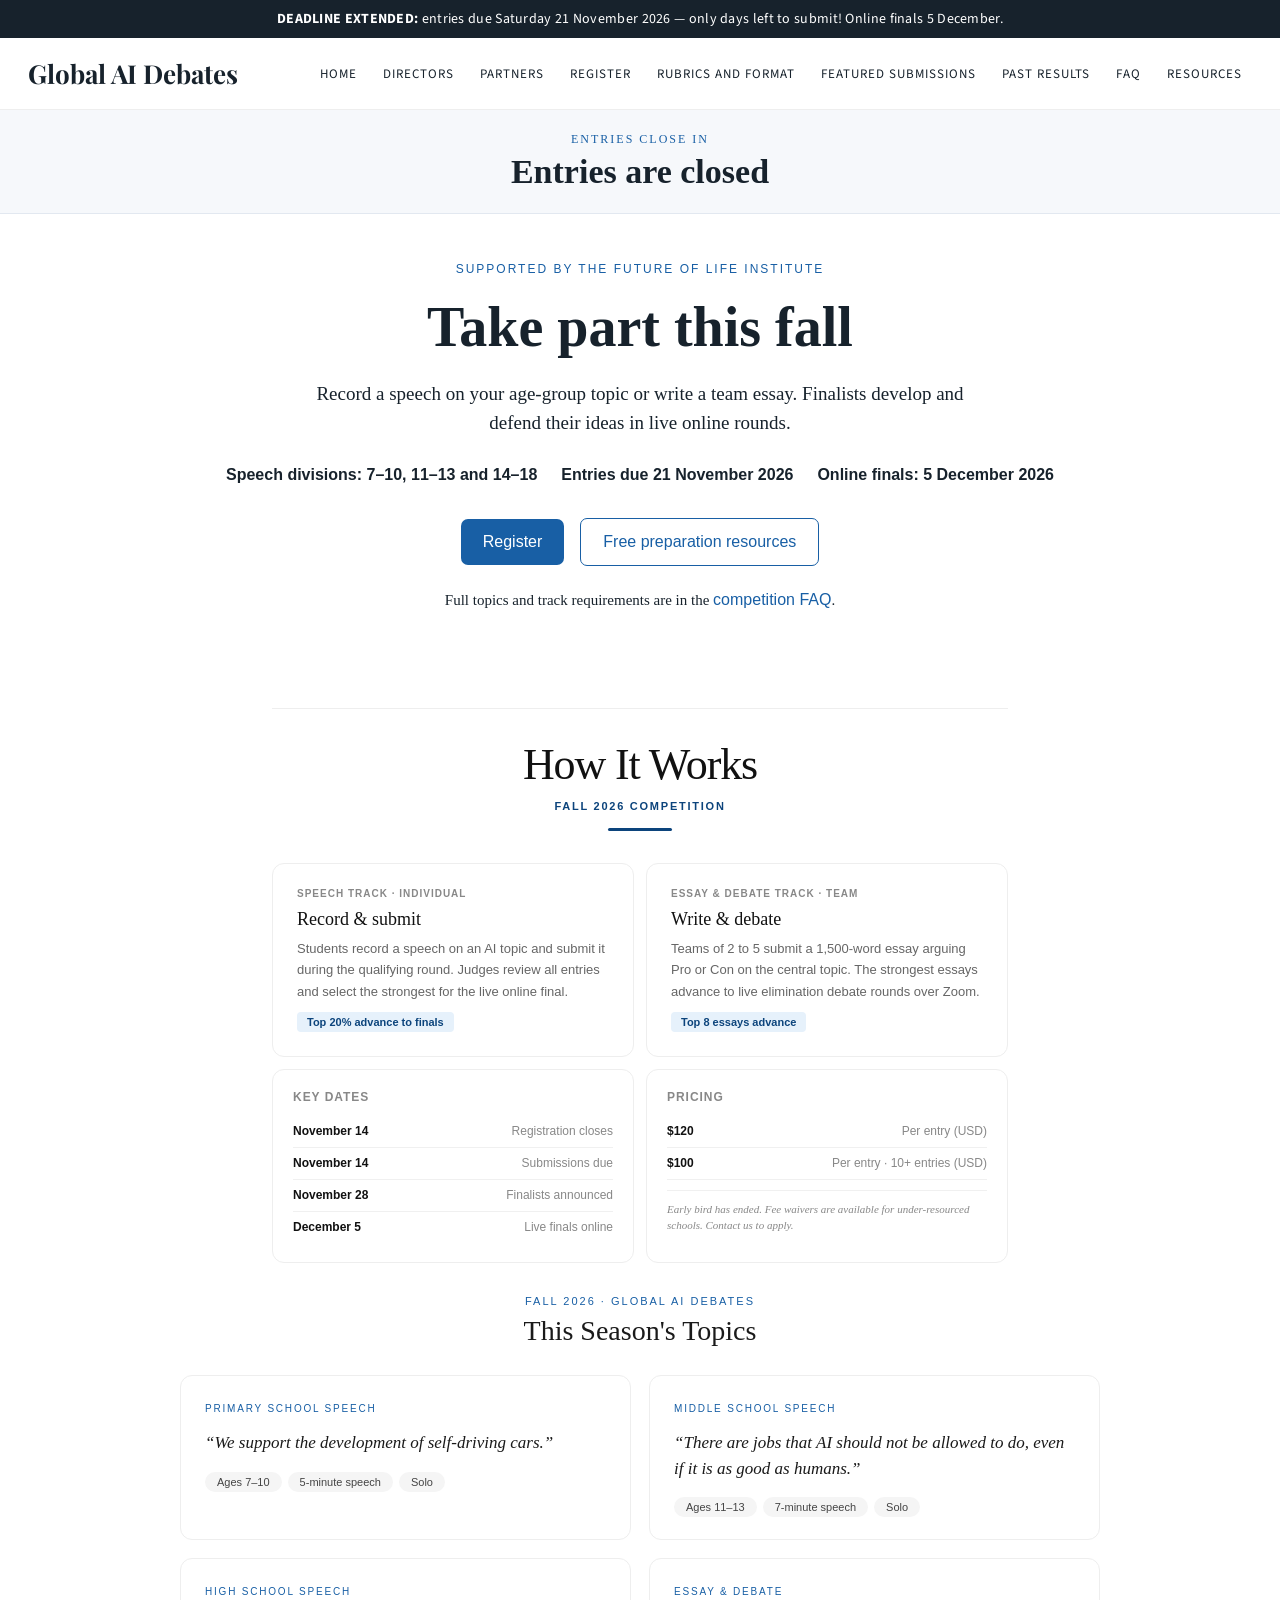
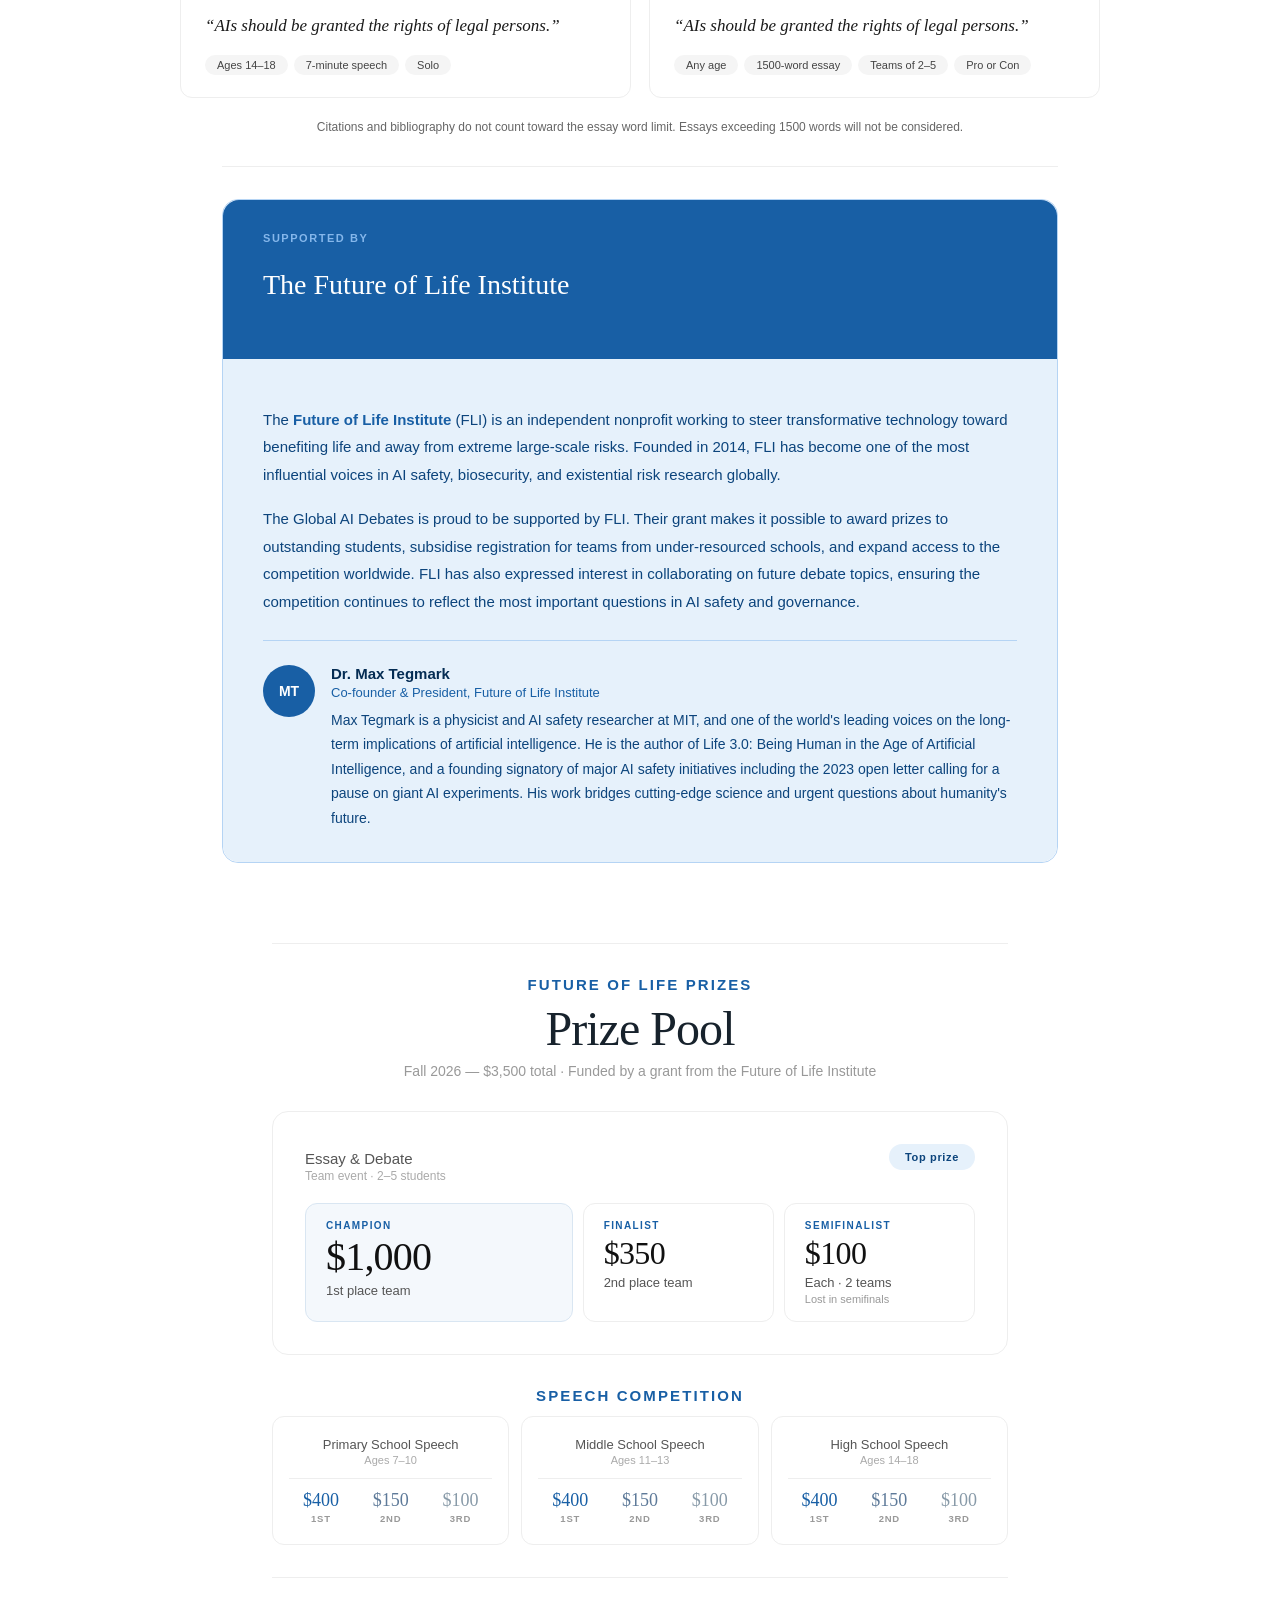
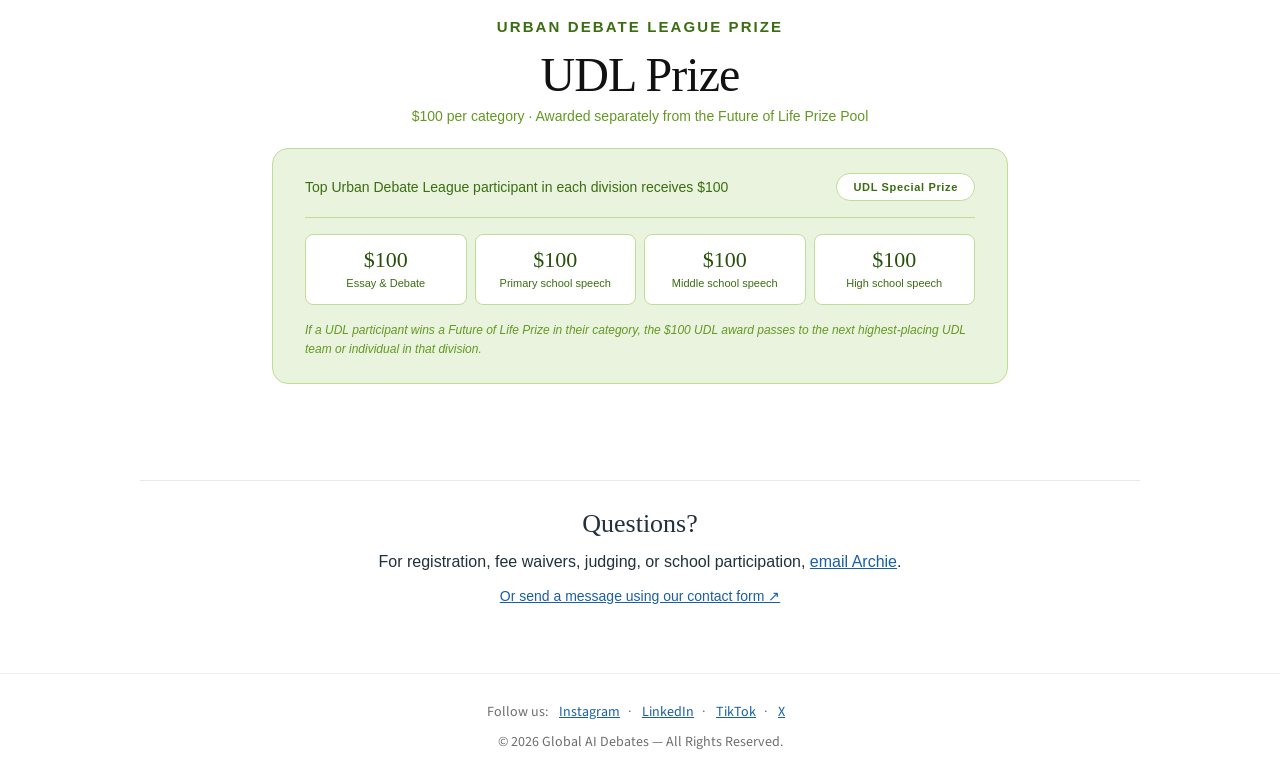
==== index.html @ 6112dd0f "Global AI Debates static site (ported off GoDaddy Airo)" ====
<!doctype html><html lang="en"><head><meta charset="utf-8"><meta name="viewport" content="width=device-width,initial-scale=1">
<title>Home — Global AI Debates</title>
<link rel="preconnect" href="https://fonts.googleapis.com"><link rel="preconnect" href="https://fonts.gstatic.com" crossorigin>
<link href="https://fonts.googleapis.com/css2?family=Playfair+Display:wght@400;600;700&family=Source+Sans+3:wght@400;600;700&display=swap" rel="stylesheet">
<style>
*{box-sizing:border-box}body{margin:0;font-family:"Source Sans 3",Arial,sans-serif;color:#17222c;background:#fff}
a{color:#185fa5}
.topbar{background:#17222c;color:#fff;text-align:center;font-size:14px;letter-spacing:.3px;padding:9px 16px}
.topbar strong{color:#fff}
header.site{display:flex;align-items:center;justify-content:space-between;flex-wrap:wrap;gap:12px;padding:18px 28px;border-bottom:1px solid #eee}
header.site .brand{font-family:"Playfair Display",Georgia,serif;font-size:26px;font-weight:700;color:#17222c;text-decoration:none}
nav.main{display:flex;flex-wrap:wrap;gap:6px}
nav.main a{font-size:13px;letter-spacing:1px;text-transform:uppercase;color:#17222c;text-decoration:none;padding:6px 10px;border-radius:5px}
nav.main a:hover{background:#f2f5f8;color:#185fa5}
main{max-width:1000px;margin:0 auto}
footer.site{border-top:1px solid #eee;margin-top:40px;padding:28px;text-align:center;color:#6f6f6f;font-size:14px}
footer.site a{margin:0 8px}
#gaid-countdown{font-family:Georgia,serif;text-align:center;padding:22px 16px;background:#f6f8fb;border-bottom:1px solid #e2e8f0}
#gaid-countdown .cd-label{font-size:12px;letter-spacing:2px;color:#185fa5;text-transform:uppercase}
#gaid-countdown .cd-time{font-size:clamp(22px,4vw,34px);font-weight:700;color:#17222c;margin-top:6px}
</style></head><body>
<div class="topbar"><strong>DEADLINE EXTENDED:</strong> entries due Saturday 21 November 2026 &mdash; only days left to submit! Online finals 5 December.</div>
<header class="site"><a class="brand" href="index.html">Global AI Debates</a><nav class="main"><a href="index.html">Home</a><a href="directors.html">Directors</a><a href="partners.html">Partners</a><a href="register.html">Register</a><a href="rubrics-and-format.html">Rubrics and Format</a><a href="featured-submissions.html">Featured Submissions</a><a href="past-results.html">Past Results</a><a href="faq.html">FAQ</a><a href="resources.html">Resources</a></nav></header>
<div id="gaid-countdown"><div class="cd-label">Entries close in</div><div class="cd-time" id="cd-time">—</div>
<script>(function(){var end=new Date("2026-11-21T23:59:00-05:00").getTime();function t(){var d=end-Date.now();if(d<0){document.getElementById("cd-time").textContent="Entries are closed";return;}var dd=Math.floor(d/864e5),h=Math.floor(d%864e5/36e5),m=Math.floor(d%36e5/6e4),s=Math.floor(d%6e4/1e3);document.getElementById("cd-time").textContent=dd+"d "+h+"h "+m+"m "+s+"s";}t();setInterval(t,1000);})();</script></div>
<main>
<section><body style='margin: 0'><style>.gaid-promo{box-sizing:border-box;max-width:960px;margin:auto;padding:48px 24px;font-family:Georgia,serif;color:#17222c;text-align:center}.gaid-promo .label,.gaid-promo .facts,.gaid-promo a{font-family:Arial,sans-serif}.gaid-promo .label{font-size:12px;letter-spacing:2px;color:#185fa5;text-transform:uppercase}.gaid-promo h2{font-size:clamp(32px,6vw,56px);line-height:1.12;margin:20px 0}.gaid-promo p{font-size:19px;line-height:1.55;max-width:700px;margin:16px auto}.gaid-promo .facts{display:flex;justify-content:center;gap:24px;flex-wrap:wrap;margin:28px 0;font-size:16px}.gaid-promo a{display:inline-block;padding:14px 22px;margin:6px;border-radius:7px;text-decoration:none;font-size:16px;background:#185fa5;color:white}.gaid-promo a.secondary{background:white;border:1px solid #185fa5;color:#185fa5}</style>
<section class="gaid-promo" aria-labelledby="gaid-title">
<div class="label">Supported by the Future of Life Institute</div>
<h2 id="gaid-title">Take part this fall</h2>
<p>Record a speech on your age-group topic or write a team essay. Finalists develop and defend their ideas in live online rounds.</p>
<div class="facts"><strong>Speech divisions: 7–10, 11–13 and 14–18</strong><strong>Entries due 21 November 2026</strong><strong>Online finals: 5 December 2026</strong></div>
<a href="https://globalaidebates.com/register" target="_top">Register</a>
<a class="secondary" href="https://globalaidebates.com/resources" target="_top">Free preparation resources</a>
<p style="font-size:15px">Full topics and track requirements are in the <a class="secondary" style="padding:0;border:0;margin:0" href="https://globalaidebates.com/faq-3" target="_top">competition FAQ</a>.</p>
</section>
</body></section>
<section><body style='margin: 0'><!-- ============================================================ -->
<!--  GLOBAL AI DEBATES — How It Works                            -->
<!--  Fall 2026 cycle                                             -->
<!-- ============================================================ -->

<style>
.how-wrap {
  width: 100%;
  max-width: 800px;
  height: auto !important;
  max-height: none !important;
  margin: 0 auto;
  padding: 1rem 2rem 2rem;
  overflow: visible !important;
  display: block !important;
  text-align: center;
  font-family: Georgia, serif;
}

.how-rule {
  margin: 1rem 0 2rem;
  border: none;
  border-top: 1px solid #eee;
}

/* Main heading */
.how-section-label {
  margin: 0 0 2rem;
  color: #111;
  font-family: Georgia, serif;
  font-size: clamp(30px, 5vw, 44px);
  font-weight: 400;
  line-height: 1.1;
  letter-spacing: -0.025em;
  text-transform: none;
}

.how-section-label span {
  display: block;
  margin-top: 10px;
  color: #0c447c;
  font-family: Arial, sans-serif;
  font-size: 11px;
  font-weight: 700;
  letter-spacing: 0.16em;
  text-transform: uppercase;
}

.how-section-label::after {
  content: "";
  display: block;
  width: 64px;
  height: 3px;
  margin: 16px auto 0;
  border-radius: 999px;
  background: #0c447c;
}

/* Track cards */
.how-grid {
  display: grid;
  grid-template-columns: 1fr 1fr;
  gap: 12px;
  margin-bottom: 12px;
  overflow: visible !important;
  text-align: left;
}

.how-card {
  padding: 1.5rem;
  overflow: visible !important;
  border: 1px solid #eee;
  border-radius: 12px;
  background: #fff;
}

.how-card .track {
  margin-bottom: 10px;
  color: #888;
  font-family: Arial, sans-serif;
  font-size: 10px;
  font-weight: 700;
  letter-spacing: 0.1em;
  text-transform: uppercase;
}

.how-card .title {
  margin-bottom: 8px;
  color: #111;
  font-size: 18px;
  font-weight: 400;
}

.how-card .body {
  color: #666;
  font-family: Arial, sans-serif;
  font-size: 13px;
  line-height: 1.65;
}

.how-card .pct {
  display: inline-block;
  margin-top: 10px;
  padding: 4px 10px;
  border-radius: 4px;
  background: #e6f1fb;
  color: #0c447c;
  font-family: Arial, sans-serif;
  font-size: 11px;
  font-weight: 700;
}

/* Schedule and pricing */
.schedule-grid {
  display: grid;
  grid-template-columns: repeat(2, 1fr);
  gap: 12px;
  overflow: visible !important;
  text-align: left;
}

.schedule-card {
  padding: 1.25rem;
  overflow: visible !important;
  border: 1px solid #eee;
  border-radius: 12px;
  background: #fff;
}

.schedule-card .s-title {
  margin-bottom: 12px;
  color: #888;
  font-family: Arial, sans-serif;
  font-size: 12px;
  font-weight: 700;
  letter-spacing: 0.08em;
  text-transform: uppercase;
}

.schedule-row {
  display: flex;
  align-items: baseline;
  justify-content: space-between;
  gap: 12px;
  padding: 7px 0;
  border-bottom: 0.5px solid #f0f0f0;
  font-family: Arial, sans-serif;
}

.schedule-row:last-child {
  border-bottom: none;
}

.schedule-row .s-date {
  flex-shrink: 0;
  color: #111;
  font-size: 12px;
  font-weight: 700;
}

.schedule-row .s-date.tbd {
  color: #aaa;
  font-weight: 400;
  font-style: italic;
}

.schedule-row .s-label {
  color: #888;
  font-size: 12px;
  line-height: 1.4;
  text-align: right;
}

.pricing-note {
  margin-top: 10px;
  padding-top: 10px;
  border-top: 0.5px solid #f0f0f0;
  color: #888;
  font-family: Georgia, serif;
  font-size: 11px;
  font-style: italic;
  line-height: 1.5;
}

/* Mobile layout */
@media (max-width: 640px) {
  .how-wrap {
    padding: 1rem 1rem 2rem;
  }

  .how-grid,
  .schedule-grid {
    grid-template-columns: 1fr;
  }

  .how-card,
  .schedule-card {
    padding: 1.25rem;
  }
}
</style>

<div class="how-wrap">
  <hr class="how-rule">

  <div class="how-section-label">
    How It Works
    <span>Fall 2026 Competition</span>
  </div>

  <div class="how-grid">
    <div class="how-card">
      <div class="track">Speech track · Individual</div>
      <div class="title">Record &amp; submit</div>
      <div class="body">
        Students record a speech on an AI topic and submit it during
        the qualifying round. Judges review all entries and select the
        strongest for the live online final.
      </div>
      <div class="pct">Top 20% advance to finals</div>
    </div>

    <div class="how-card">
      <div class="track">Essay &amp; Debate track · Team</div>
      <div class="title">Write &amp; debate</div>
      <div class="body">
        Teams of 2 to 5 submit a 1,500-word essay arguing Pro or Con on
        the central topic. The strongest essays advance to live
        elimination debate rounds over Zoom.
      </div>
      <div class="pct">Top 8 essays advance</div>
    </div>
  </div>

  <div class="schedule-grid">
    <div class="schedule-card">
      <div class="s-title">Key dates</div>

      

      <div class="schedule-row">
        <span class="s-date">November 14</span>
        <span class="s-label">Registration closes</span>
      </div>

      <div class="schedule-row">
        <span class="s-date">November 14</span>
        <span class="s-label">Submissions due</span>
      </div>

      <div class="schedule-row">
        <span class="s-date">November 28</span>
        <span class="s-label">Finalists announced</span>
      </div>

      <div class="schedule-row">
        <span class="s-date">December 5</span>
        <span class="s-label">Live finals online</span>
      </div>
    </div>

    <div class="schedule-card">
      <div class="s-title">Pricing</div>

      <div class="schedule-row">
        <span class="s-date">$120</span>
        <span class="s-label">Per entry (USD)</span>
      </div>

      <div class="schedule-row">
        <span class="s-date">$100</span>
        <span class="s-label">Per entry · 10+ entries (USD)</span>
      </div>

      <div class="pricing-note">
        Early bird has ended. Fee waivers are available for
        under-resourced schools. Contact us to apply.
      </div>
    </div>
  </div>
</div></body></section>
<section><body style='margin: 0'><!-- Global AI Debates — Fall 2026 Topics. Drop into MPI CMS rich-text/HTML block. -->
<div class="gaid-topics" style="font-family: Georgia, 'Times New Roman', serif; color: #1a1a1a; max-width: 920px; margin: 0 auto; overflow: visible !important; height: auto !important; max-height: none !important; display: block !important;">

  <div style="text-align: center; margin-bottom: 28px; overflow: visible !important; height: auto !important; max-height: none !important; display: block !important;">
    <div style="font-family: Arial, Helvetica, sans-serif; font-size: 11px; letter-spacing: 2px; text-transform: uppercase; color: #185FA5; margin-bottom: 8px;">Fall 2026 &middot; Global AI Debates</div>
    <h2 style="font-family: Georgia, 'Times New Roman', serif; font-size: 28px; font-weight: normal; margin: 0; color: #1a1a1a;">This Season's Topics</h2>
  </div>

  <div class="gaid-grid" style="display: grid !important; grid-template-columns: repeat(2, minmax(0, 1fr)); gap: 18px; overflow: visible !important; height: auto !important; max-height: none !important;">

    <div class="gaid-card" style="border: 1px solid #eee; border-radius: 12px; padding: 22px 24px; background: #fff; overflow: visible !important; height: auto !important; max-height: none !important; display: block !important;">
      <div style="margin-bottom: 14px;">
        <span style="font-family: Arial, Helvetica, sans-serif; font-size: 10px; letter-spacing: 1.8px; text-transform: uppercase; color: #185FA5;">Primary School Speech</span>
      </div>
      <p style="font-family: Georgia, 'Times New Roman', serif; font-style: italic; font-size: 17px; line-height: 1.5; margin: 0 0 16px 0; color: #1a1a1a;">
        &ldquo;We support the development of self-driving cars.&rdquo;
      </p>
      <div style="display: flex; flex-wrap: wrap; gap: 6px;">
        <span style="font-family: Arial, Helvetica, sans-serif; font-size: 11px; background: #f5f5f5; color: #444; padding: 4px 12px; border-radius: 999px;">Ages 7&ndash;10</span>
        <span style="font-family: Arial, Helvetica, sans-serif; font-size: 11px; background: #f5f5f5; color: #444; padding: 4px 12px; border-radius: 999px;">5-minute speech</span>
        <span style="font-family: Arial, Helvetica, sans-serif; font-size: 11px; background: #f5f5f5; color: #444; padding: 4px 12px; border-radius: 999px;">Solo</span>
      </div>
    </div>

    <div class="gaid-card" style="border: 1px solid #eee; border-radius: 12px; padding: 22px 24px; background: #fff; overflow: visible !important; height: auto !important; max-height: none !important; display: block !important;">
      <div style="margin-bottom: 14px;">
        <span style="font-family: Arial, Helvetica, sans-serif; font-size: 10px; letter-spacing: 1.8px; text-transform: uppercase; color: #185FA5;">Middle School Speech</span>
      </div>
      <p style="font-family: Georgia, 'Times New Roman', serif; font-style: italic; font-size: 17px; line-height: 1.5; margin: 0 0 16px 0; color: #1a1a1a;">
        &ldquo;There are jobs that AI should not be allowed to do, even if it is as good as humans.&rdquo;
      </p>
      <div style="display: flex; flex-wrap: wrap; gap: 6px;">
        <span style="font-family: Arial, Helvetica, sans-serif; font-size: 11px; background: #f5f5f5; color: #444; padding: 4px 12px; border-radius: 999px;">Ages 11&ndash;13</span>
        <span style="font-family: Arial, Helvetica, sans-serif; font-size: 11px; background: #f5f5f5; color: #444; padding: 4px 12px; border-radius: 999px;">7-minute speech</span>
        <span style="font-family: Arial, Helvetica, sans-serif; font-size: 11px; background: #f5f5f5; color: #444; padding: 4px 12px; border-radius: 999px;">Solo</span>
      </div>
    </div>

    <div class="gaid-card" style="border: 1px solid #eee; border-radius: 12px; padding: 22px 24px; background: #fff; overflow: visible !important; height: auto !important; max-height: none !important; display: block !important;">
      <div style="margin-bottom: 14px;">
        <span style="font-family: Arial, Helvetica, sans-serif; font-size: 10px; letter-spacing: 1.8px; text-transform: uppercase; color: #185FA5;">High School Speech</span>
      </div>
      <p style="font-family: Georgia, 'Times New Roman', serif; font-style: italic; font-size: 17px; line-height: 1.5; margin: 0 0 16px 0; color: #1a1a1a;">
        &ldquo;AIs should be granted the rights of legal persons.&rdquo;
      </p>
      <div style="display: flex; flex-wrap: wrap; gap: 6px;">
        <span style="font-family: Arial, Helvetica, sans-serif; font-size: 11px; background: #f5f5f5; color: #444; padding: 4px 12px; border-radius: 999px;">Ages 14&ndash;18</span>
        <span style="font-family: Arial, Helvetica, sans-serif; font-size: 11px; background: #f5f5f5; color: #444; padding: 4px 12px; border-radius: 999px;">7-minute speech</span>
        <span style="font-family: Arial, Helvetica, sans-serif; font-size: 11px; background: #f5f5f5; color: #444; padding: 4px 12px; border-radius: 999px;">Solo</span>
      </div>
    </div>

    <div class="gaid-card" style="border: 1px solid #eee; border-radius: 12px; padding: 22px 24px; background: #fff; overflow: visible !important; height: auto !important; max-height: none !important; display: block !important;">
      <div style="margin-bottom: 14px;">
        <span style="font-family: Arial, Helvetica, sans-serif; font-size: 10px; letter-spacing: 1.8px; text-transform: uppercase; color: #185FA5;">Essay &amp; Debate</span>
      </div>
      <p style="font-family: Georgia, 'Times New Roman', serif; font-style: italic; font-size: 17px; line-height: 1.5; margin: 0 0 16px 0; color: #1a1a1a;">
        &ldquo;AIs should be granted the rights of legal persons.&rdquo;
      </p>
      <div style="display: flex; flex-wrap: wrap; gap: 6px;">
        <span style="font-family: Arial, Helvetica, sans-serif; font-size: 11px; background: #f5f5f5; color: #444; padding: 4px 12px; border-radius: 999px;">Any age</span>
        <span style="font-family: Arial, Helvetica, sans-serif; font-size: 11px; background: #f5f5f5; color: #444; padding: 4px 12px; border-radius: 999px;">1500-word essay</span>
        <span style="font-family: Arial, Helvetica, sans-serif; font-size: 11px; background: #f5f5f5; color: #444; padding: 4px 12px; border-radius: 999px;">Teams of 2&ndash;5</span>
        <span style="font-family: Arial, Helvetica, sans-serif; font-size: 11px; background: #f5f5f5; color: #444; padding: 4px 12px; border-radius: 999px;">Pro or Con</span>
      </div>
    </div>

  </div>

  <p style="font-family: Arial, Helvetica, sans-serif; font-size: 12px; color: #666; text-align: center; margin-top: 22px;">
    Citations and bibliography do not count toward the essay word limit. Essays exceeding 1500 words will not be considered.
  </p>

</div>

<style>
  @media (max-width: 640px) {
    .gaid-topics .gaid-grid { grid-template-columns: 1fr !important; }
  }
</style></body></section>
<section><body style='margin: 0'><style>
.fli-wrap{font-family:Georgia,serif;max-width:900px;margin:0 auto;padding:0 2rem 3rem;overflow:visible !important;height:auto !important;max-height:none !important}
.fli-rule{border:none;border-top:1px solid #eee;margin:2rem 0}
.fli-section{border:1px solid #B5D4F4;border-radius:16px;overflow:visible;text-align:left}
.fli-header{background:#185FA5;padding:2rem 2.5rem;border-radius:16px 16px 0 0}
.fli-eyebrow{font-size:11px;font-weight:700;letter-spacing:0.14em;text-transform:uppercase;color:#85B7EB;margin-bottom:0.5rem;font-family:Arial,sans-serif}
.fli-header h2{font-size:28px;font-weight:400;color:#fff;line-height:1.3}
.fli-body{background:#E6F1FB;padding:2rem 2.5rem;border-radius:0 0 16px 16px}
.fli-body p{font-size:15px;color:#0C447C;line-height:1.85;font-family:Arial,sans-serif;margin-bottom:1rem}
.fli-body p:last-child{margin-bottom:0}
.fli-link{color:#185FA5;font-weight:700;text-decoration:none}
.tegmark{display:flex;align-items:flex-start;gap:16px;margin-top:1.5rem;padding-top:1.5rem;border-top:1px solid #B5D4F4}
.tegmark-avatar{width:52px;height:52px;border-radius:50%;background:#185FA5;color:#fff;font-size:14px;font-weight:700;display:flex;align-items:center;justify-content:center;flex-shrink:0;font-family:Arial,sans-serif}
.tegmark-name{font-size:15px;font-weight:700;color:#042C53;font-family:Arial,sans-serif}
.tegmark-role{font-size:13px;color:#185FA5;margin-top:3px;font-family:Arial,sans-serif}
.tegmark-bio{font-size:14px;color:#0C447C;line-height:1.75;margin-top:8px;font-family:Arial,sans-serif}
</style>
<div class="fli-wrap" style="overflow:visible !important;height:auto !important;max-height:none !important">
  <hr class="fli-rule">
  <div class="fli-section">
    <div class="fli-header">
      <div class="fli-eyebrow">Supported by</div>
      <h2>The Future of Life Institute</h2>
    </div>
    <div class="fli-body">
      <p>The <a href="https://futureoflife.org" target="_blank" class="fli-link">Future of Life Institute</a> (FLI) is an independent nonprofit working to steer transformative technology toward benefiting life and away from extreme large-scale risks. Founded in 2014, FLI has become one of the most influential voices in AI safety, biosecurity, and existential risk research globally.</p>
      <p>The Global AI Debates is proud to be supported by FLI. Their grant makes it possible to award prizes to outstanding students, subsidise registration for teams from under-resourced schools, and expand access to the competition worldwide. FLI has also expressed interest in collaborating on future debate topics, ensuring the competition continues to reflect the most important questions in AI safety and governance.</p>
      <div class="tegmark">
        <div class="tegmark-avatar">MT</div>
        <div>
          <div class="tegmark-name">Dr. Max Tegmark</div>
          <div class="tegmark-role">Co-founder & President, Future of Life Institute</div>
          <div class="tegmark-bio">Max Tegmark is a physicist and AI safety researcher at MIT, and one of the world's leading voices on the long-term implications of artificial intelligence. He is the author of Life 3.0: Being Human in the Age of Artificial Intelligence, and a founding signatory of major AI safety initiatives including the 2023 open letter calling for a pause on giant AI experiments. His work bridges cutting-edge science and urgent questions about humanity's future.</div>
        </div>
      </div>
    </div>
  </div>
</div></body></section>
<section><body style='margin: 0'><style>
.prize-wrap{font-family:Georgia,serif;max-width:800px;margin:0 auto;padding:0 2rem 4rem;text-align:center;overflow:visible !important;height:auto !important;max-height:none !important;display:block !important}
.prize-rule{border:none;border-top:1px solid #eee;margin:2rem 0}
.prize-section-label{font-size:15px;font-weight:700;letter-spacing:0.14em;text-transform:uppercase;color:#185FA5;margin-bottom:0.5rem;font-family:Arial,sans-serif}
.prize-heading{font-size:48px;font-weight:400;letter-spacing:-0.02em;margin-bottom:0.4rem}
.prize-sub-text{font-size:14px;color:#999;margin-bottom:2rem;font-family:Arial,sans-serif}

/* HERO — Essay & Debate, full tiered breakdown */
.prize-hero-card{border:1px solid #eee;border-radius:16px;padding:2rem;margin-bottom:12px;text-align:left;overflow:visible !important;height:auto !important;max-height:none !important;display:block !important}
.prize-hero-top{display:flex;align-items:flex-start;justify-content:space-between;gap:1rem;margin-bottom:1.25rem}
.prize-hero-top .label{font-size:15px;color:#555;margin-top:6px;font-family:Arial,sans-serif}
.prize-hero-top .sub{font-size:12px;color:#aaa;margin-top:2px;font-family:Arial,sans-serif}
.top-badge{background:#E6F1FB;color:#0C447C;font-size:11px;font-weight:700;padding:7px 16px;border-radius:999px;letter-spacing:0.06em;font-family:Arial,sans-serif;white-space:nowrap}

.prize-tiers{display:grid;grid-template-columns:1.4fr 1fr 1fr;gap:10px}
.tier{border:1px solid #eee;border-radius:12px;padding:1rem 1.25rem;background:#fff}
.tier.first{background:#F4F8FC;border-color:#D9E6F2}
.tier .tier-label{font-size:10px;font-weight:700;letter-spacing:0.14em;text-transform:uppercase;color:#185FA5;font-family:Arial,sans-serif;margin-bottom:6px}
.tier .tier-amt{font-size:32px;font-weight:400;color:#111;letter-spacing:-0.02em;line-height:1}
.tier.first .tier-amt{font-size:40px}
.tier .tier-place{font-size:13px;color:#555;margin-top:6px;font-family:Arial,sans-serif}
.tier .tier-note{font-size:11px;color:#999;margin-top:3px;font-family:Arial,sans-serif}

/* SPEECH — three divisions, tiered */
.speech-section-title{font-size:15px;font-weight:700;letter-spacing:0.14em;text-transform:uppercase;color:#185FA5;margin:2rem 0 0.75rem;font-family:Arial,sans-serif;text-align:center}

.prize-cards-row{display:grid;grid-template-columns:repeat(3,1fr);gap:12px;margin-bottom:12px}
.prize-card{border:1px solid #eee;border-radius:12px;padding:1.25rem 1rem;text-align:center;overflow:visible !important;height:auto !important;max-height:none !important;display:block !important}
.prize-card .div-name{font-size:13px;color:#555;font-family:Arial,sans-serif;margin-bottom:2px}
.prize-card .age{font-size:11px;color:#aaa;font-family:Arial,sans-serif;margin-bottom:0.75rem}
.prize-card .places{display:grid;grid-template-columns:repeat(3,1fr);gap:6px;padding-top:0.75rem;border-top:1px solid #eee}
.prize-card .place-1 .a{color:#185FA5}
.prize-card .place-2 .a{color:#5e7a99}
.prize-card .place-3 .a{color:#889aa8}
.prize-card .a{font-size:18px;font-weight:400;line-height:1}
.prize-card .l{font-size:9.5px;font-weight:700;letter-spacing:0.08em;color:#999;font-family:Arial,sans-serif;text-transform:uppercase;margin-top:4px}

/* UDL */
.udl-section-label{font-size:15px;font-weight:700;letter-spacing:0.14em;text-transform:uppercase;color:#3B6D11;margin-bottom:0.75rem;font-family:Arial,sans-serif;margin-top:2.5rem}
.udl-heading{font-size:48px;font-weight:400;letter-spacing:-0.02em;margin-bottom:0.4rem;color:#111}
.udl-sub-text{font-size:14px;color:#639922;margin-bottom:1.5rem;font-family:Arial,sans-serif}
.udl-card{border:1px solid #C0DD97;border-radius:16px;padding:1.5rem 2rem;text-align:left;background:#EAF3DE;overflow:visible !important;height:auto !important;max-height:none !important;display:block !important}
.udl-top{display:flex;align-items:center;justify-content:space-between;gap:1rem;margin-bottom:1rem}
.udl-desc{font-size:14px;color:#3B6D11;font-family:Arial,sans-serif}
.udl-badge{background:#fff;color:#3B6D11;border:1px solid #C0DD97;font-size:11px;font-weight:700;padding:7px 16px;border-radius:999px;letter-spacing:0.06em;font-family:Arial,sans-serif;white-space:nowrap}
.udl-cats{display:grid;grid-template-columns:repeat(4,1fr);gap:8px;margin-top:1rem;padding-top:1rem;border-top:1px solid #C0DD97}
.udl-cat{background:#fff;border:1px solid #C0DD97;border-radius:8px;padding:0.75rem;text-align:center}
.udl-cat .cat-amt{font-size:22px;font-weight:400;color:#27500A}
.udl-cat .cat-name{font-size:11px;color:#3B6D11;margin-top:3px;font-family:Arial,sans-serif;line-height:1.4}
.udl-note{font-size:12px;color:#639922;margin-top:1rem;font-family:Arial,sans-serif;font-style:italic;line-height:1.6}
</style>

<div class="prize-wrap" style="overflow:visible !important;height:auto !important;max-height:none !important;display:block !important">

  <hr class="prize-rule">
  <div class="prize-section-label">Future of Life Prizes</div>
  <div class="prize-heading">Prize Pool</div>
  <div class="prize-sub-text">Fall 2026 — $3,500 total &middot; Funded by a grant from the Future of Life Institute</div>

  <!-- HERO: Essay & Debate -->
  <div class="prize-hero-card">
    <div class="prize-hero-top">
      <div>
        <div class="label">Essay &amp; Debate</div>
        <div class="sub">Team event &middot; 2&ndash;5 students</div>
      </div>
      <div class="top-badge">Top prize</div>
    </div>
    <div class="prize-tiers">
      <div class="tier first">
        <div class="tier-label">Champion</div>
        <div class="tier-amt">$1,000</div>
        <div class="tier-place">1st place team</div>
      </div>
      <div class="tier">
        <div class="tier-label">Finalist</div>
        <div class="tier-amt">$350</div>
        <div class="tier-place">2nd place team</div>
      </div>
      <div class="tier">
        <div class="tier-label">Semifinalist</div>
        <div class="tier-amt">$100</div>
        <div class="tier-place">Each &middot; 2 teams</div>
        <div class="tier-note">Lost in semifinals</div>
      </div>
    </div>
  </div>

  <!-- SPEECH cards -->
  <div class="speech-section-title">Speech Competition</div>
  <div class="prize-cards-row">

    <div class="prize-card">
      <div class="div-name">Primary School Speech</div>
      <div class="age">Ages 7&ndash;10</div>
      <div class="places">
        <div class="place-1"><div class="a">$400</div><div class="l">1st</div></div>
        <div class="place-2"><div class="a">$150</div><div class="l">2nd</div></div>
        <div class="place-3"><div class="a">$100</div><div class="l">3rd</div></div>
      </div>
    </div>

    <div class="prize-card">
      <div class="div-name">Middle School Speech</div>
      <div class="age">Ages 11&ndash;13</div>
      <div class="places">
        <div class="place-1"><div class="a">$400</div><div class="l">1st</div></div>
        <div class="place-2"><div class="a">$150</div><div class="l">2nd</div></div>
        <div class="place-3"><div class="a">$100</div><div class="l">3rd</div></div>
      </div>
    </div>

    <div class="prize-card">
      <div class="div-name">High School Speech</div>
      <div class="age">Ages 14&ndash;18</div>
      <div class="places">
        <div class="place-1"><div class="a">$400</div><div class="l">1st</div></div>
        <div class="place-2"><div class="a">$150</div><div class="l">2nd</div></div>
        <div class="place-3"><div class="a">$100</div><div class="l">3rd</div></div>
      </div>
    </div>

  </div>

  <hr class="prize-rule">

  <!-- UDL section unchanged -->
  <div class="udl-section-label">Urban Debate League Prize</div>
  <div class="udl-heading">UDL Prize</div>
  <div class="udl-sub-text">$100 per category &middot; Awarded separately from the Future of Life Prize Pool</div>
  <div class="udl-card">
    <div class="udl-top">
      <div class="udl-desc">Top Urban Debate League participant in each division receives $100</div>
      <div class="udl-badge">UDL Special Prize</div>
    </div>
    <div class="udl-cats">
      <div class="udl-cat"><div class="cat-amt">$100</div><div class="cat-name">Essay &amp; Debate</div></div>
      <div class="udl-cat"><div class="cat-amt">$100</div><div class="cat-name">Primary school speech</div></div>
      <div class="udl-cat"><div class="cat-amt">$100</div><div class="cat-name">Middle school speech</div></div>
      <div class="udl-cat"><div class="cat-amt">$100</div><div class="cat-name">High school speech</div></div>
    </div>
    <div class="udl-note">If a UDL participant wins a Future of Life Prize in their category, the $100 UDL award passes to the next highest-placing UDL team or individual in that division.</div>
  </div>

  <div style="height:2rem;display:block;clear:both"></div>
</div></body></section>
<section><body style='margin: 0'><section style="max-width:1080px;margin:0 auto;padding:28px 24px;font-family:Arial,Helvetica,sans-serif;color:#22313b;border-top:1px solid #e5e9ec;text-align:center"><h2 style="font-family:Georgia,serif;font-size:26px;font-weight:normal;margin:0 0 10px">Questions?</h2><p style="font-size:16px;line-height:1.6;margin:0 0 12px">For registration, fee waivers, judging, or school participation, <a href="mailto:astapleton@modusponensinstitute.com" style="color:#185fa5">email Archie</a>.</p><a href="https://form.jotform.com/261468590816063" target="_blank" rel="noopener" style="font-size:14px;color:#185fa5">Or send a message using our contact form ↗</a></section></body></section>
<section><body style='margin: 0'><script>
(function(w, d, s, l, i) {
    // Check if running inside an iframe and try to access the parent
    if (w.self !== w.top) {
        try {
            // Attempt to reference parent window if cross-origin rules allow
            if (w.parent.document) {
                w = w.parent;
                d = w.document;
            }
        } catch(e) {
            console.warn("GTM: Blocked from accessing parent window due to cross-origin security.");
            // Continue loading inside the iframe as a fallback
        }
    }

    w[l] = w[l] || [];
    w[l].push({
        'gtm.start': new Date().getTime(),
        event: 'gtm.js'
    });

    var f = d.getElementsByTagName(s)[0],
        j = d.createElement(s),
        dl = l != 'dataLayer' ? '&l=' + l : '';

    j.async = true;
    j.src = 'https://www.googletagmanager.com/gtm.js?id=' + i + dl;
    f.parentNode.insertBefore(j, f);
})(window, document, 'script', 'dataLayer', 'GTM-KJVCGZ3R'); // 
</script></body></section>
</main>
<footer class="site"><div>Follow us:
<a href="https://www.instagram.com/global_ai_debates/">Instagram</a>·
<a href="https://www.linkedin.com/company/105782500/">LinkedIn</a>·
<a href="https://www.tiktok.com/@archie.stapleton">TikTok</a>·
<a href="https://www.x.com/GlobalAIDebates">X</a></div>
<div style="margin-top:10px">© 2026 Global AI Debates — All Rights Reserved.</div></footer></body></html>
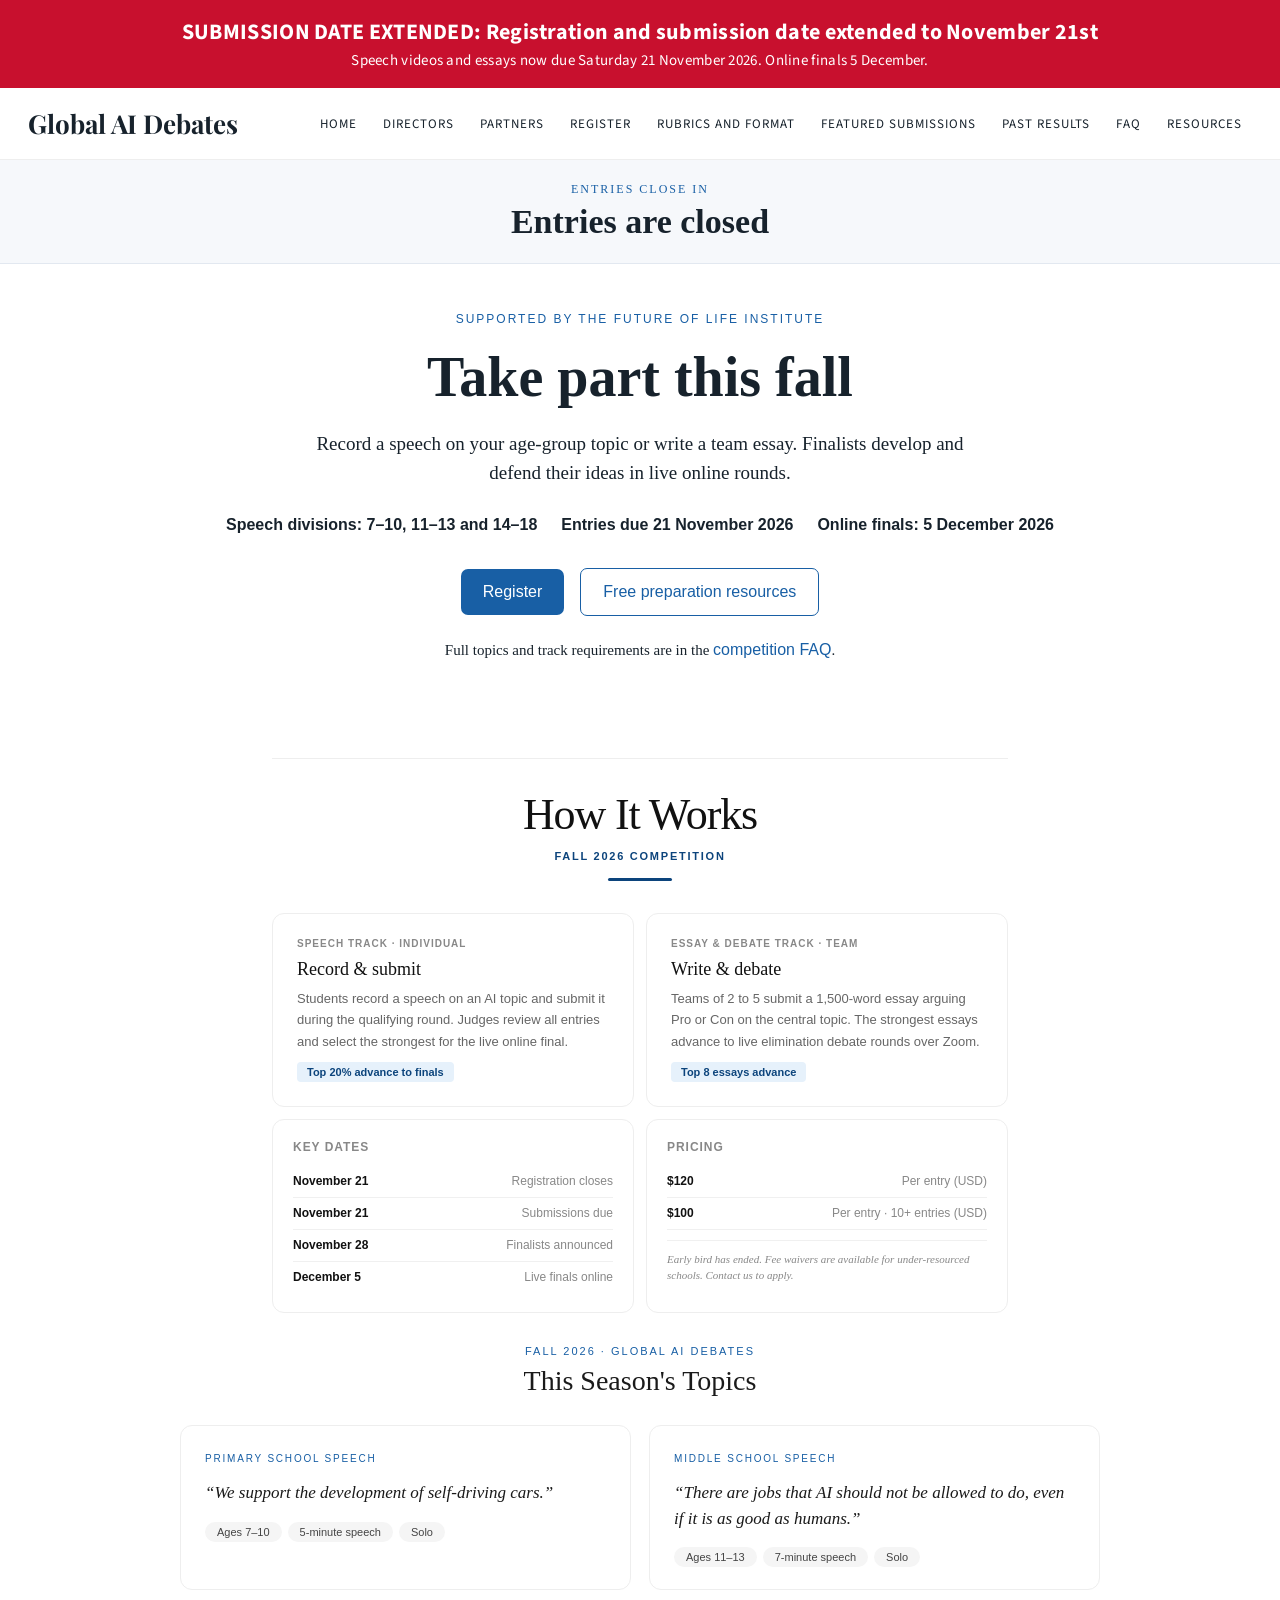
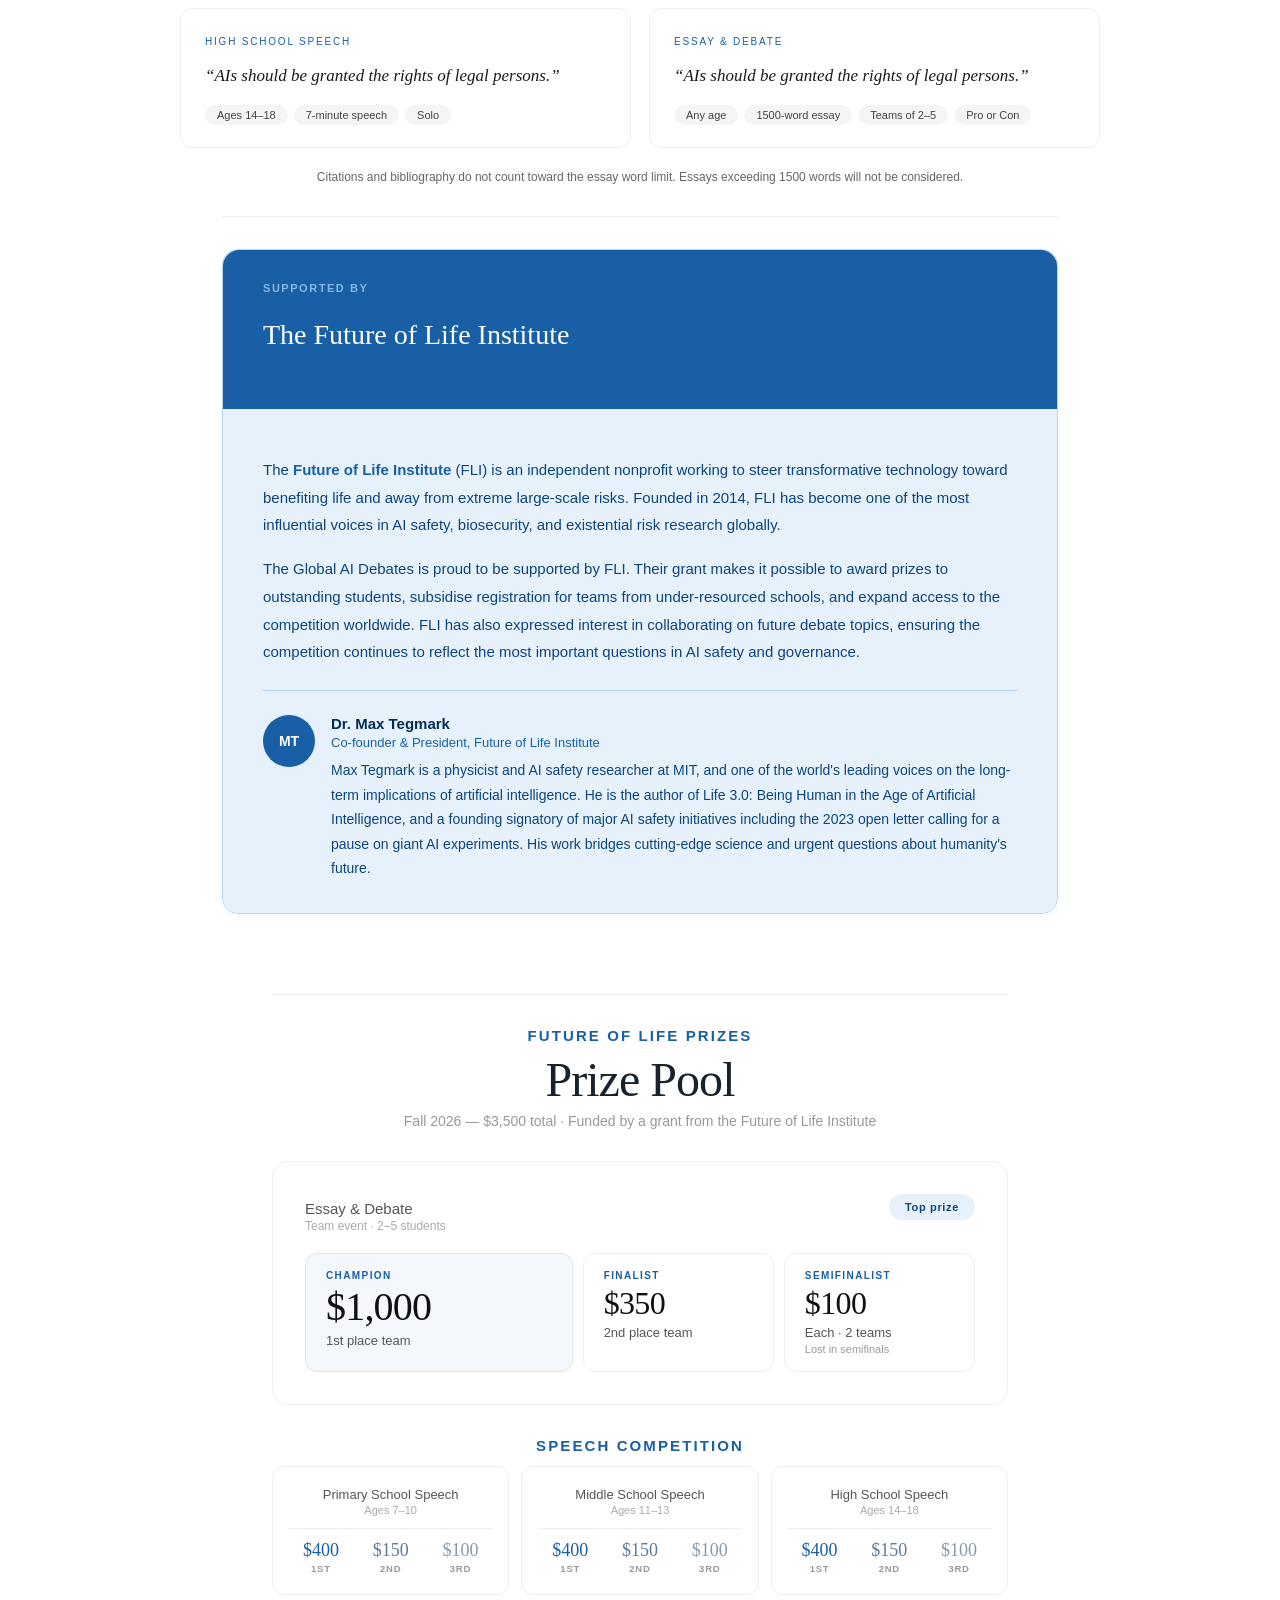
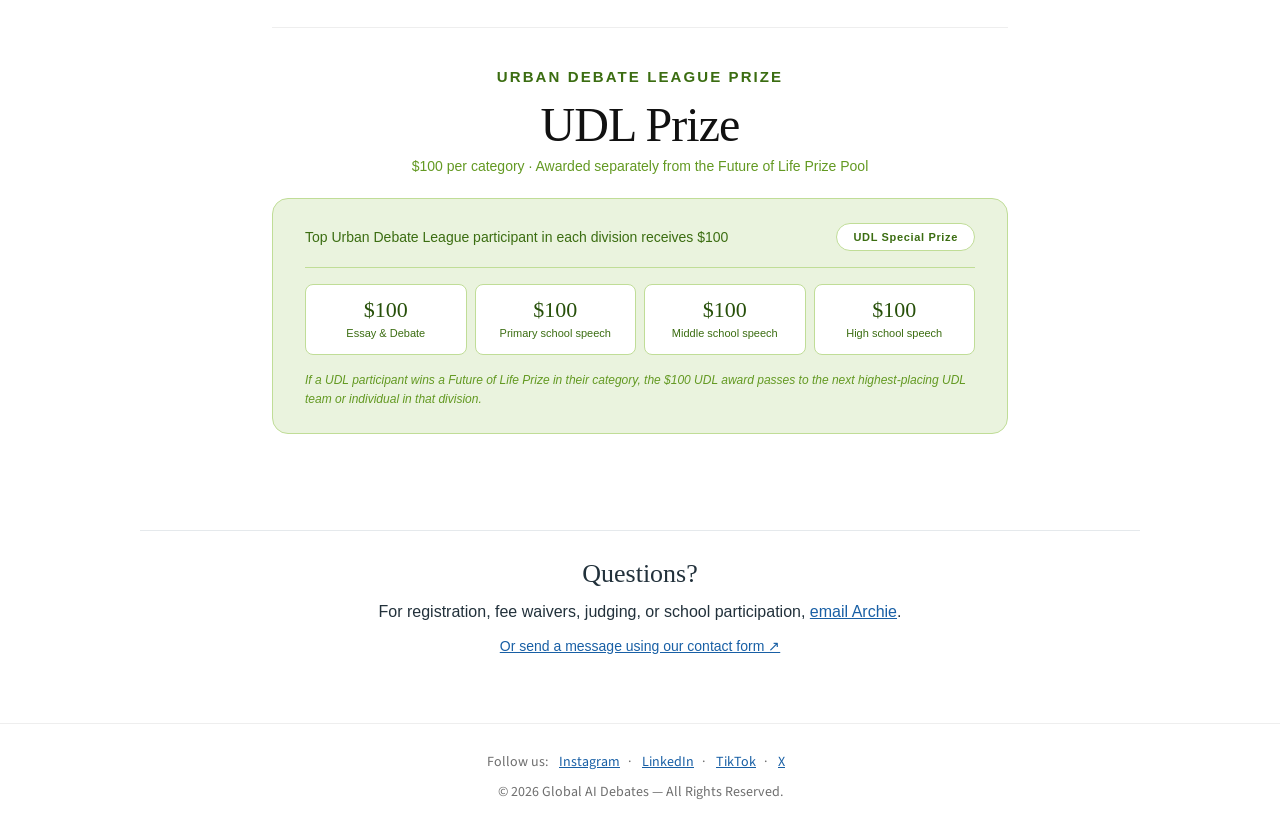
==== commit 7f24e4f8: "Extend Fall 2026 deadline to 21 November: big banner, key dates, FAQ, register Co-Authored-By: Claud" ====
--- a/index.html
+++ b/index.html
@@ -5,7 +5,7 @@
 <style>
 *{box-sizing:border-box}body{margin:0;font-family:"Source Sans 3",Arial,sans-serif;color:#17222c;background:#fff}
 a{color:#185fa5}
-.topbar{background:#17222c;color:#fff;text-align:center;font-size:14px;letter-spacing:.3px;padding:9px 16px}
+.topbar{background:#c8102e;color:#fff;text-align:center;font-size:22px;font-weight:700;letter-spacing:.3px;padding:18px 16px;line-height:1.3}.topbar small{display:block;font-size:15px;font-weight:400;margin-top:4px}
 .topbar strong{color:#fff}
 header.site{display:flex;align-items:center;justify-content:space-between;flex-wrap:wrap;gap:12px;padding:18px 28px;border-bottom:1px solid #eee}
 header.site .brand{font-family:"Playfair Display",Georgia,serif;font-size:26px;font-weight:700;color:#17222c;text-decoration:none}
@@ -19,7 +19,7 @@
 #gaid-countdown .cd-label{font-size:12px;letter-spacing:2px;color:#185fa5;text-transform:uppercase}
 #gaid-countdown .cd-time{font-size:clamp(22px,4vw,34px);font-weight:700;color:#17222c;margin-top:6px}
 </style></head><body>
-<div class="topbar"><strong>DEADLINE EXTENDED:</strong> entries due Saturday 21 November 2026 &mdash; only days left to submit! Online finals 5 December.</div>
+<div class="topbar">SUBMISSION DATE EXTENDED: Registration and submission date extended to November 21st<small>Speech videos and essays now due Saturday 21 November 2026. Online finals 5 December.</small></div>
 <header class="site"><a class="brand" href="index.html">Global AI Debates</a><nav class="main"><a href="index.html">Home</a><a href="directors.html">Directors</a><a href="partners.html">Partners</a><a href="register.html">Register</a><a href="rubrics-and-format.html">Rubrics and Format</a><a href="featured-submissions.html">Featured Submissions</a><a href="past-results.html">Past Results</a><a href="faq.html">FAQ</a><a href="resources.html">Resources</a></nav></header>
 <div id="gaid-countdown"><div class="cd-label">Entries close in</div><div class="cd-time" id="cd-time">—</div>
 <script>(function(){var end=new Date("2026-11-21T23:59:00-05:00").getTime();function t(){var d=end-Date.now();if(d<0){document.getElementById("cd-time").textContent="Entries are closed";return;}var dd=Math.floor(d/864e5),h=Math.floor(d%864e5/36e5),m=Math.floor(d%36e5/6e4),s=Math.floor(d%6e4/1e3);document.getElementById("cd-time").textContent=dd+"d "+h+"h "+m+"m "+s+"s";}t();setInterval(t,1000);})();</script></div>
@@ -276,12 +276,12 @@
       
 
       <div class="schedule-row">
-        <span class="s-date">November 14</span>
+        <span class="s-date">November 21</span>
         <span class="s-label">Registration closes</span>
       </div>
 
       <div class="schedule-row">
-        <span class="s-date">November 14</span>
+        <span class="s-date">November 21</span>
         <span class="s-label">Submissions due</span>
       </div>
 
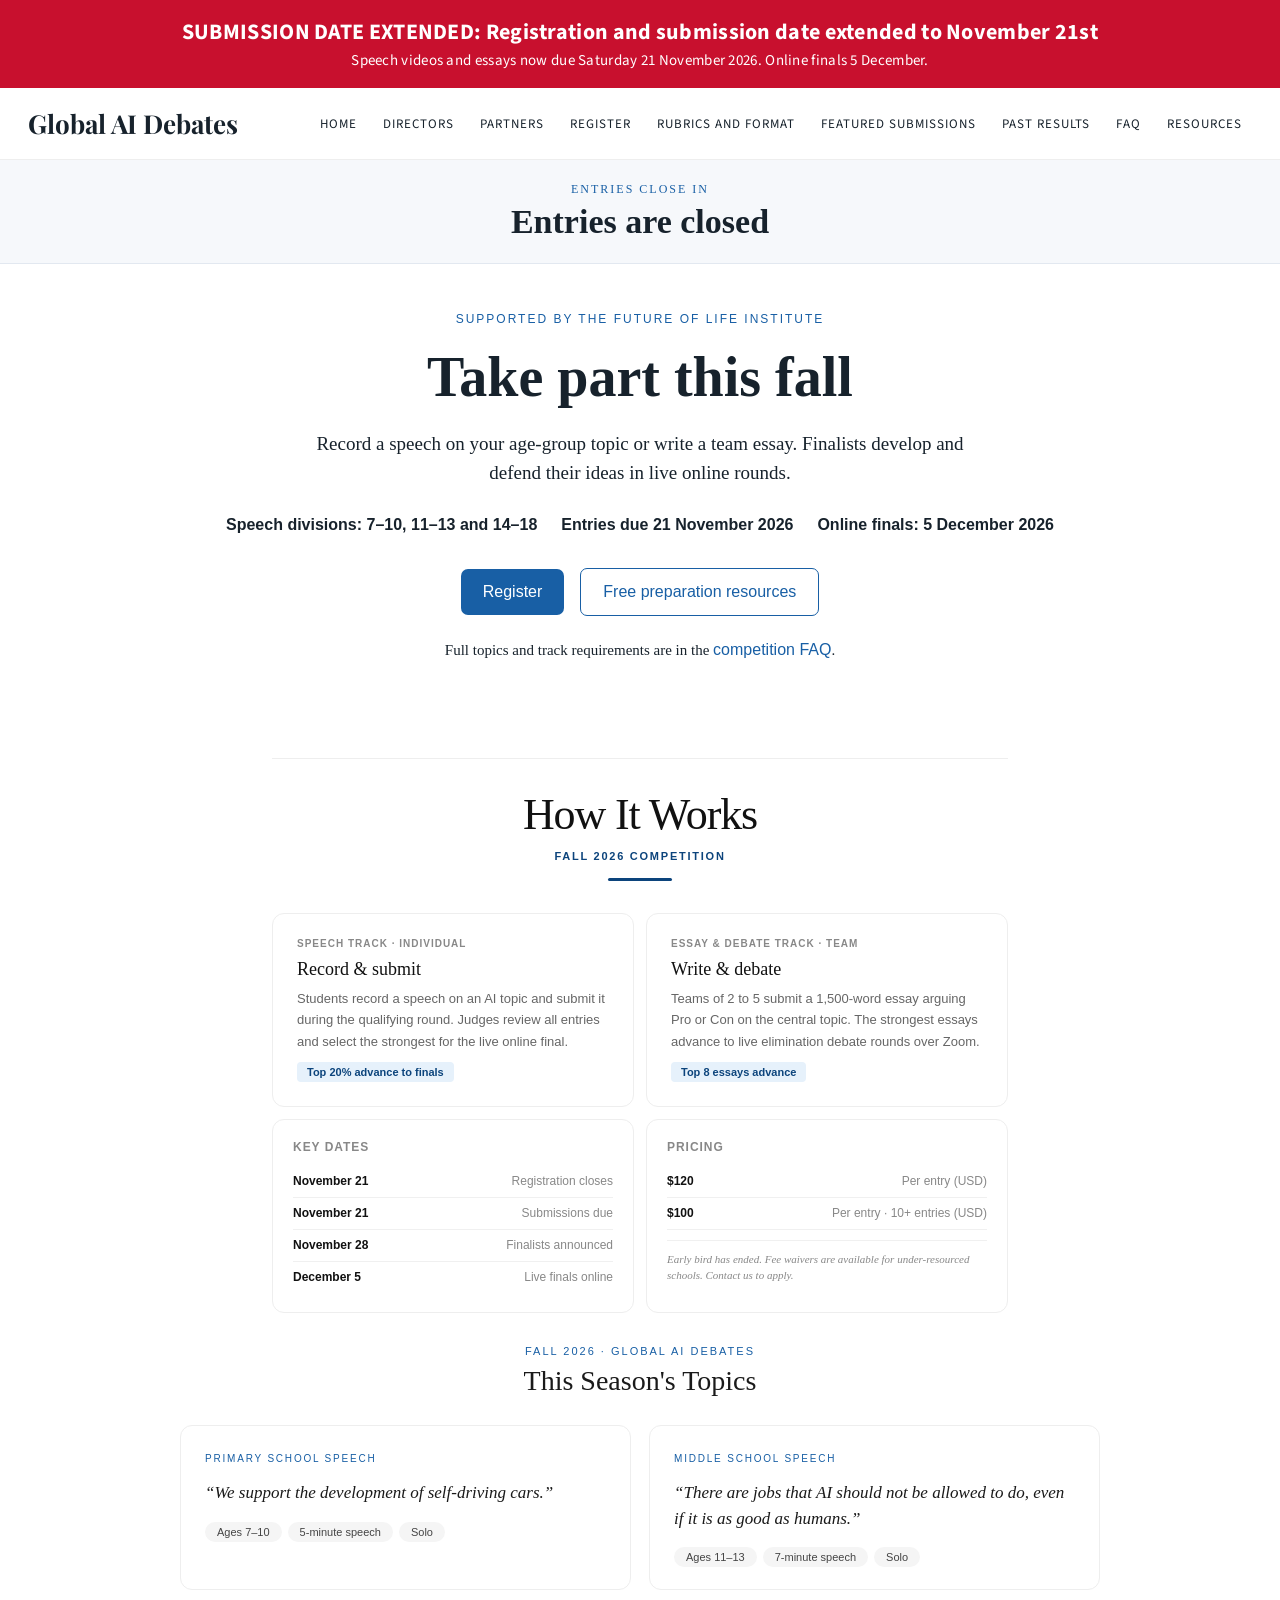
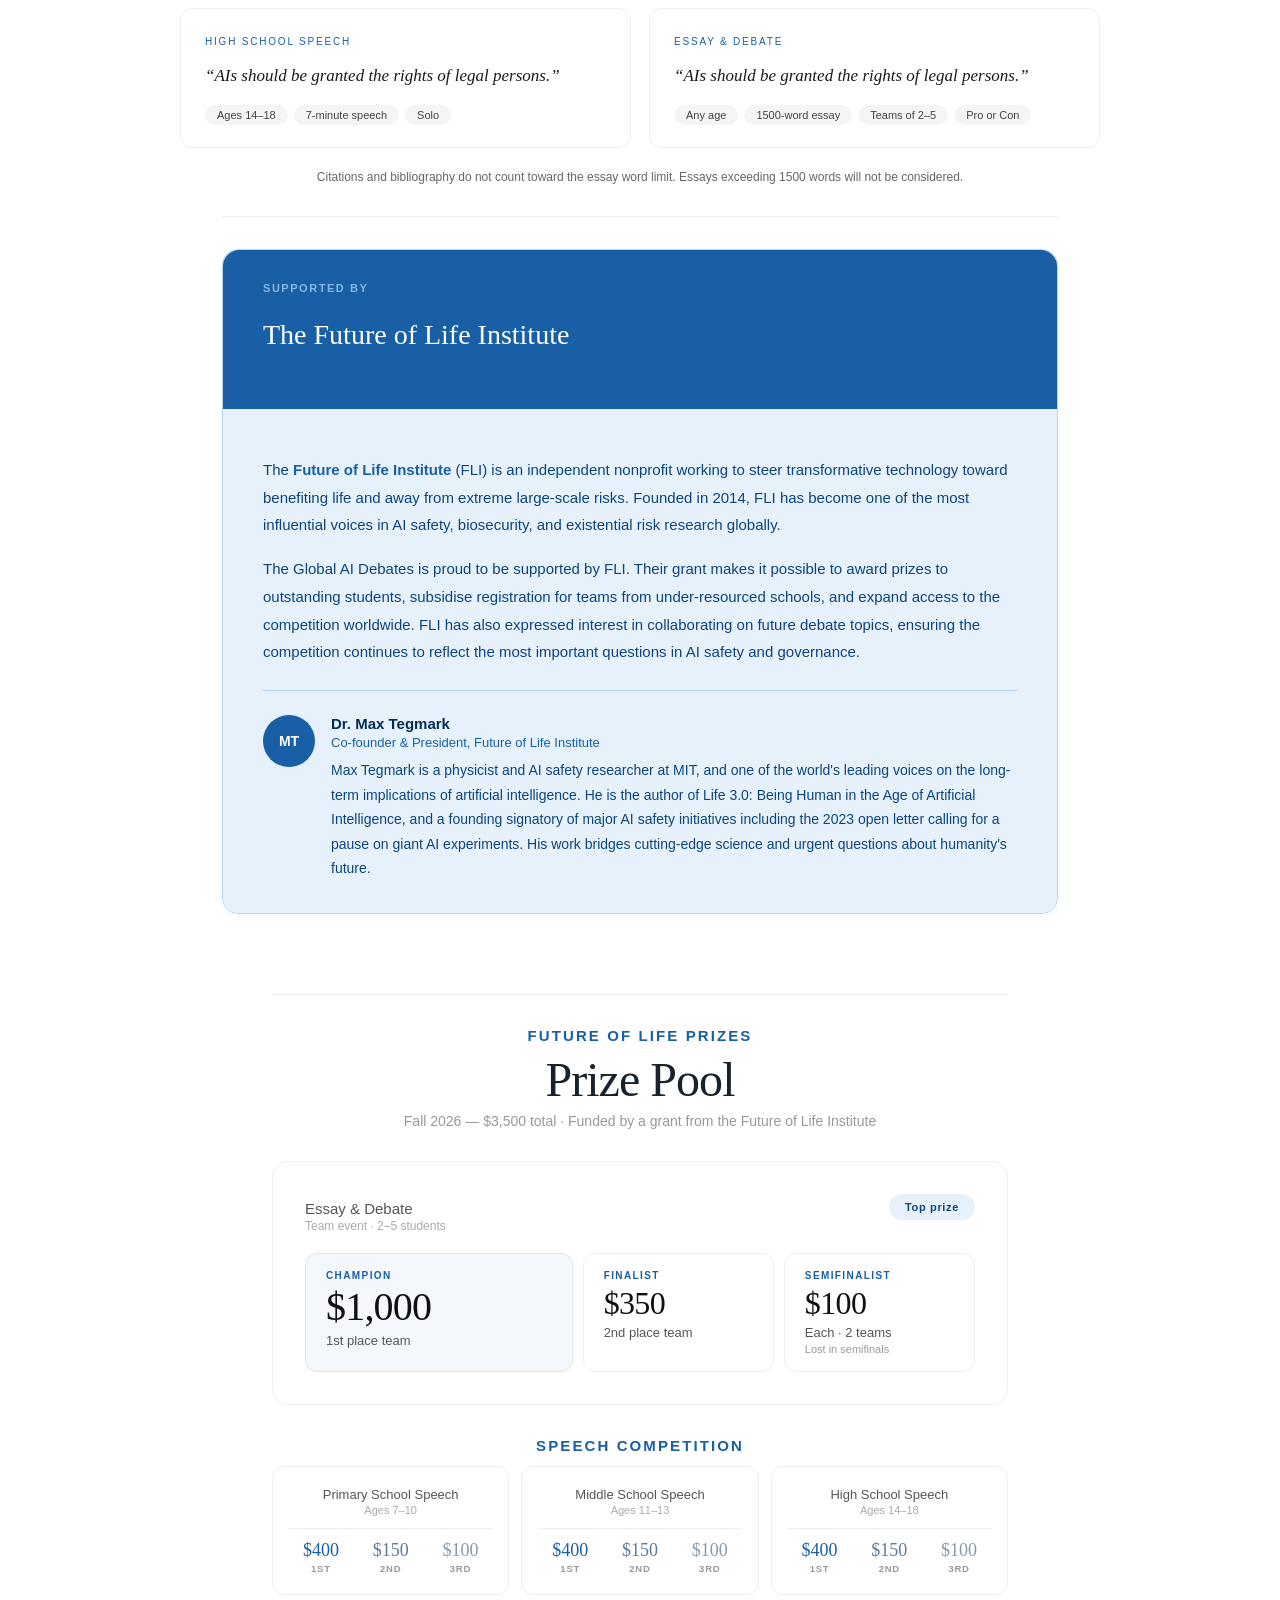
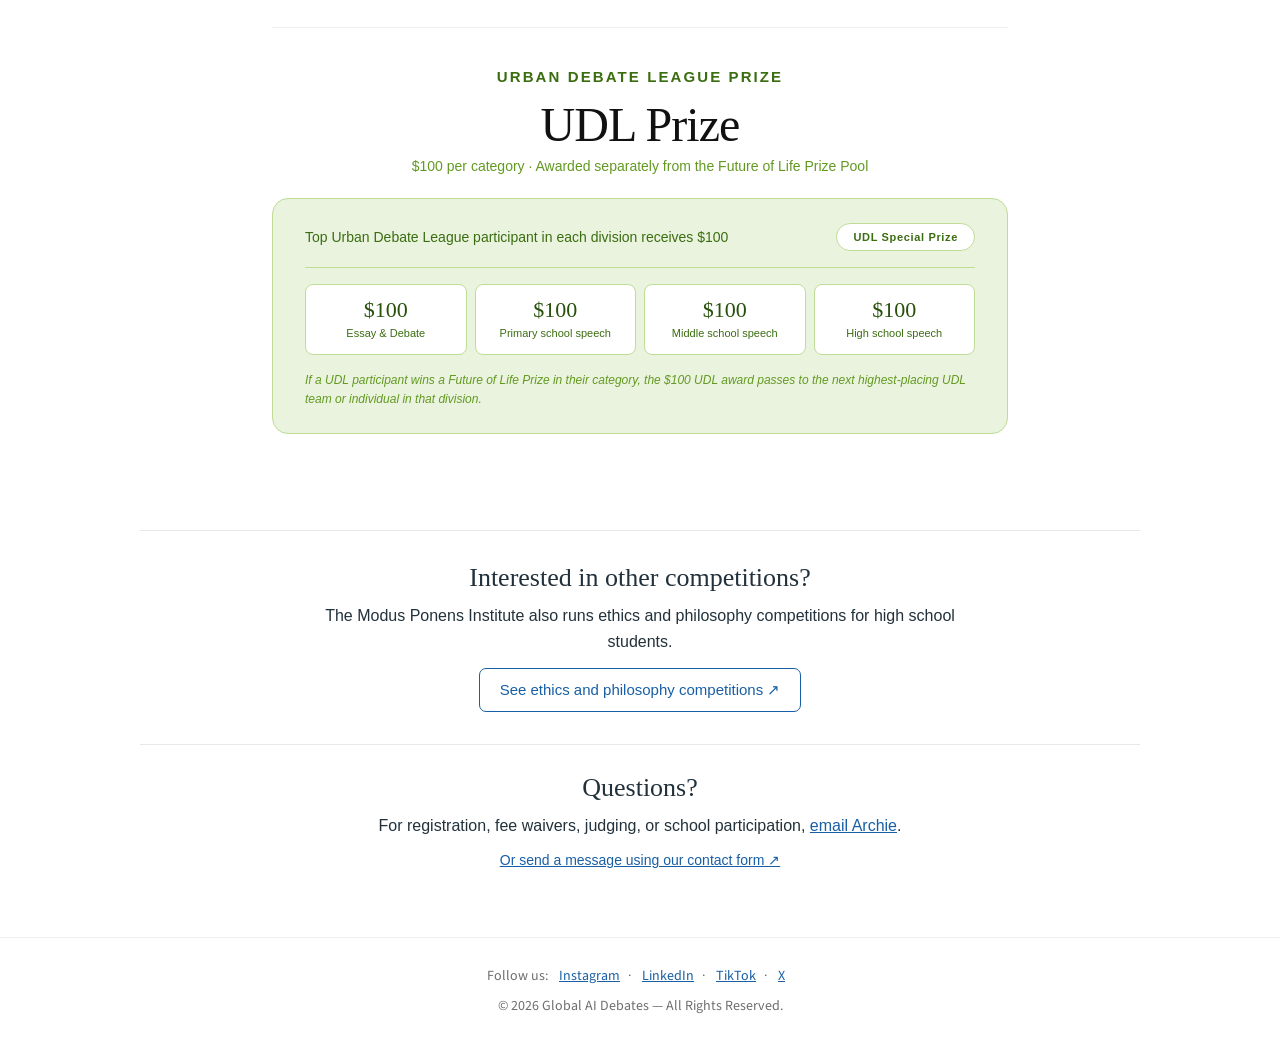
==== commit 106c8f87: "Home: link to MPI's ethics and philosophy competitions for high school students (Archie OK 18 Nov) C" ====
--- a/index.html
+++ b/index.html
@@ -1,5 +1,6 @@
-<!doctype html><html lang="en"><head><meta charset="utf-8"><meta name="viewport" content="width=device-width,initial-scale=1">
-<title>Home — Global AI Debates</title>
+<!doctype html><html lang="en"><head>
+<meta charset="utf-8"><meta name="viewport" content="width=device-width,initial-scale=1">
+<title>Global AI Debates | AI Ethics Speech & Essay Competition for Students</title>
 <link rel="preconnect" href="https://fonts.googleapis.com"><link rel="preconnect" href="https://fonts.gstatic.com" crossorigin>
 <link href="https://fonts.googleapis.com/css2?family=Playfair+Display:wght@400;600;700&family=Source+Sans+3:wght@400;600;700&display=swap" rel="stylesheet">
 <style>
@@ -18,24 +19,32 @@
 #gaid-countdown{font-family:Georgia,serif;text-align:center;padding:22px 16px;background:#f6f8fb;border-bottom:1px solid #e2e8f0}
 #gaid-countdown .cd-label{font-size:12px;letter-spacing:2px;color:#185fa5;text-transform:uppercase}
 #gaid-countdown .cd-time{font-size:clamp(22px,4vw,34px);font-weight:700;color:#17222c;margin-top:6px}
-</style></head><body>
+</style>
+<meta name="description" content="Global AI Debates is an international AI ethics competition for students aged 7–18: record a speech or write a team essay. Entries due 21 November 2026; online finals 5 December.">
+<link rel="canonical" href="https://globalaidebates.com/">
+<meta property="og:type" content="website"><meta property="og:site_name" content="Global AI Debates">
+<meta property="og:title" content="Global AI Debates | AI Ethics Speech & Essay Competition for Students"><meta property="og:description" content="Global AI Debates is an international AI ethics competition for students aged 7–18: record a speech or write a team essay. Entries due 21 November 2026; online finals 5 December.">
+<meta property="og:url" content="https://globalaidebates.com/"><meta property="og:image" content="https://globalaidebates.com/images/share-card.png">
+<meta name="twitter:card" content="summary_large_image"><meta name="twitter:image" content="https://globalaidebates.com/images/share-card.png">
+<link rel="stylesheet" href="site.css">
+</head><body>
 <div class="topbar">SUBMISSION DATE EXTENDED: Registration and submission date extended to November 21st<small>Speech videos and essays now due Saturday 21 November 2026. Online finals 5 December.</small></div>
 <header class="site"><a class="brand" href="index.html">Global AI Debates</a><nav class="main"><a href="index.html">Home</a><a href="directors.html">Directors</a><a href="partners.html">Partners</a><a href="register.html">Register</a><a href="rubrics-and-format.html">Rubrics and Format</a><a href="featured-submissions.html">Featured Submissions</a><a href="past-results.html">Past Results</a><a href="faq.html">FAQ</a><a href="resources.html">Resources</a></nav></header>
 <div id="gaid-countdown"><div class="cd-label">Entries close in</div><div class="cd-time" id="cd-time">—</div>
 <script>(function(){var end=new Date("2026-11-21T23:59:00-05:00").getTime();function t(){var d=end-Date.now();if(d<0){document.getElementById("cd-time").textContent="Entries are closed";return;}var dd=Math.floor(d/864e5),h=Math.floor(d%864e5/36e5),m=Math.floor(d%36e5/6e4),s=Math.floor(d%6e4/1e3);document.getElementById("cd-time").textContent=dd+"d "+h+"h "+m+"m "+s+"s";}t();setInterval(t,1000);})();</script></div>
 <main>
-<section><body style='margin: 0'><style>.gaid-promo{box-sizing:border-box;max-width:960px;margin:auto;padding:48px 24px;font-family:Georgia,serif;color:#17222c;text-align:center}.gaid-promo .label,.gaid-promo .facts,.gaid-promo a{font-family:Arial,sans-serif}.gaid-promo .label{font-size:12px;letter-spacing:2px;color:#185fa5;text-transform:uppercase}.gaid-promo h2{font-size:clamp(32px,6vw,56px);line-height:1.12;margin:20px 0}.gaid-promo p{font-size:19px;line-height:1.55;max-width:700px;margin:16px auto}.gaid-promo .facts{display:flex;justify-content:center;gap:24px;flex-wrap:wrap;margin:28px 0;font-size:16px}.gaid-promo a{display:inline-block;padding:14px 22px;margin:6px;border-radius:7px;text-decoration:none;font-size:16px;background:#185fa5;color:white}.gaid-promo a.secondary{background:white;border:1px solid #185fa5;color:#185fa5}</style>
+<section><div class="blk"><style>.gaid-promo{box-sizing:border-box;max-width:960px;margin:auto;padding:48px 24px;font-family:Georgia,serif;color:#17222c;text-align:center}.gaid-promo .label,.gaid-promo .facts,.gaid-promo a{font-family:Arial,sans-serif}.gaid-promo .label{font-size:12px;letter-spacing:2px;color:#185fa5;text-transform:uppercase}.gaid-promo :is(h1,h2){font-size:clamp(32px,6vw,56px);line-height:1.12;margin:20px 0}.gaid-promo p{font-size:19px;line-height:1.55;max-width:700px;margin:16px auto}.gaid-promo .facts{display:flex;justify-content:center;gap:24px;flex-wrap:wrap;margin:28px 0;font-size:16px}.gaid-promo a{display:inline-block;padding:14px 22px;margin:6px;border-radius:7px;text-decoration:none;font-size:16px;background:#185fa5;color:white}.gaid-promo a.secondary{background:white;border:1px solid #185fa5;color:#185fa5}</style>
 <section class="gaid-promo" aria-labelledby="gaid-title">
 <div class="label">Supported by the Future of Life Institute</div>
-<h2 id="gaid-title">Take part this fall</h2>
+<h1 class="from-h2" id="gaid-title">Take part this fall</h1>
 <p>Record a speech on your age-group topic or write a team essay. Finalists develop and defend their ideas in live online rounds.</p>
 <div class="facts"><strong>Speech divisions: 7–10, 11–13 and 14–18</strong><strong>Entries due 21 November 2026</strong><strong>Online finals: 5 December 2026</strong></div>
-<a href="https://globalaidebates.com/register" target="_top">Register</a>
-<a class="secondary" href="https://globalaidebates.com/resources" target="_top">Free preparation resources</a>
-<p style="font-size:15px">Full topics and track requirements are in the <a class="secondary" style="padding:0;border:0;margin:0" href="https://globalaidebates.com/faq-3" target="_top">competition FAQ</a>.</p>
+<a href="register.html" target="_top">Register</a>
+<a class="secondary" href="resources.html" target="_top">Free preparation resources</a>
+<p style="font-size:15px">Full topics and track requirements are in the <a class="secondary" style="padding:0;border:0;margin:0" href="faq.html" target="_top">competition FAQ</a>.</p>
 </section>
-</body></section>
-<section><body style='margin: 0'><!-- ============================================================ -->
+</div></section>
+<section><div class="blk"><!-- ============================================================ -->
 <!--  GLOBAL AI DEBATES — How It Works                            -->
 <!--  Fall 2026 cycle                                             -->
 <!-- ============================================================ -->
@@ -315,8 +324,8 @@
       </div>
     </div>
   </div>
-</div></body></section>
-<section><body style='margin: 0'><!-- Global AI Debates — Fall 2026 Topics. Drop into MPI CMS rich-text/HTML block. -->
+</div></div></section>
+<section><div class="blk"><!-- Global AI Debates — Fall 2026 Topics. Drop into MPI CMS rich-text/HTML block. -->
 <div class="gaid-topics" style="font-family: Georgia, 'Times New Roman', serif; color: #1a1a1a; max-width: 920px; margin: 0 auto; overflow: visible !important; height: auto !important; max-height: none !important; display: block !important;">
 
   <div style="text-align: center; margin-bottom: 28px; overflow: visible !important; height: auto !important; max-height: none !important; display: block !important;">
@@ -395,14 +404,14 @@
   @media (max-width: 640px) {
     .gaid-topics .gaid-grid { grid-template-columns: 1fr !important; }
   }
-</style></body></section>
-<section><body style='margin: 0'><style>
+</style></div></section>
+<section><div class="blk"><style>
 .fli-wrap{font-family:Georgia,serif;max-width:900px;margin:0 auto;padding:0 2rem 3rem;overflow:visible !important;height:auto !important;max-height:none !important}
 .fli-rule{border:none;border-top:1px solid #eee;margin:2rem 0}
 .fli-section{border:1px solid #B5D4F4;border-radius:16px;overflow:visible;text-align:left}
 .fli-header{background:#185FA5;padding:2rem 2.5rem;border-radius:16px 16px 0 0}
 .fli-eyebrow{font-size:11px;font-weight:700;letter-spacing:0.14em;text-transform:uppercase;color:#85B7EB;margin-bottom:0.5rem;font-family:Arial,sans-serif}
-.fli-header h2{font-size:28px;font-weight:400;color:#fff;line-height:1.3}
+.fli-header :is(h1,h2){font-size:28px;font-weight:400;color:#fff;line-height:1.3}
 .fli-body{background:#E6F1FB;padding:2rem 2.5rem;border-radius:0 0 16px 16px}
 .fli-body p{font-size:15px;color:#0C447C;line-height:1.85;font-family:Arial,sans-serif;margin-bottom:1rem}
 .fli-body p:last-child{margin-bottom:0}
@@ -433,8 +442,8 @@
       </div>
     </div>
   </div>
-</div></body></section>
-<section><body style='margin: 0'><style>
+</div></div></section>
+<section><div class="blk"><style>
 .prize-wrap{font-family:Georgia,serif;max-width:800px;margin:0 auto;padding:0 2rem 4rem;text-align:center;overflow:visible !important;height:auto !important;max-height:none !important;display:block !important}
 .prize-rule{border:none;border-top:1px solid #eee;margin:2rem 0}
 .prize-section-label{font-size:15px;font-weight:700;letter-spacing:0.14em;text-transform:uppercase;color:#185FA5;margin-bottom:0.5rem;font-family:Arial,sans-serif}
@@ -579,9 +588,10 @@
   </div>
 
   <div style="height:2rem;display:block;clear:both"></div>
-</div></body></section>
-<section><body style='margin: 0'><section style="max-width:1080px;margin:0 auto;padding:28px 24px;font-family:Arial,Helvetica,sans-serif;color:#22313b;border-top:1px solid #e5e9ec;text-align:center"><h2 style="font-family:Georgia,serif;font-size:26px;font-weight:normal;margin:0 0 10px">Questions?</h2><p style="font-size:16px;line-height:1.6;margin:0 0 12px">For registration, fee waivers, judging, or school participation, <a href="mailto:astapleton@modusponensinstitute.com" style="color:#185fa5">email Archie</a>.</p><a href="https://form.jotform.com/261468590816063" target="_blank" rel="noopener" style="font-size:14px;color:#185fa5">Or send a message using our contact form ↗</a></section></body></section>
-<section><body style='margin: 0'><script>
+</div></div></section>
+<section><div class="blk"><section class="gaid-xpromo" style="max-width:1080px;margin:0 auto;padding:32px 24px;font-family:Arial,Helvetica,sans-serif;color:#22313b;border-top:1px solid #e5e9ec;text-align:center"><h2 style="font-family:Georgia,serif;font-size:26px;font-weight:normal;margin:0 0 10px">Interested in other competitions?</h2><p style="font-size:16px;line-height:1.6;margin:0 auto 14px;max-width:640px">The Modus Ponens Institute also runs ethics and philosophy competitions for high school students.</p><a href="https://www.modusponensinstitute.com/tournaments" target="_blank" rel="noopener" style="display:inline-block;padding:12px 20px;border-radius:7px;text-decoration:none;font-size:15px;background:white;border:1px solid #185fa5;color:#185fa5">See ethics and philosophy competitions ↗</a></section></div></section>
+<section><div class="blk"><section style="max-width:1080px;margin:0 auto;padding:28px 24px;font-family:Arial,Helvetica,sans-serif;color:#22313b;border-top:1px solid #e5e9ec;text-align:center"><h2 style="font-family:Georgia,serif;font-size:26px;font-weight:normal;margin:0 0 10px">Questions?</h2><p style="font-size:16px;line-height:1.6;margin:0 0 12px">For registration, fee waivers, judging, or school participation, <a href="mailto:astapleton@modusponensinstitute.com" style="color:#185fa5">email Archie</a>.</p><a href="https://form.jotform.com/261468590816063" target="_blank" rel="noopener" style="font-size:14px;color:#185fa5">Or send a message using our contact form ↗</a></section></div></section>
+<section><div class="blk"><script>
 (function(w, d, s, l, i) {
     // Check if running inside an iframe and try to access the parent
     if (w.self !== w.top) {
@@ -611,7 +621,7 @@
     j.src = 'https://www.googletagmanager.com/gtm.js?id=' + i + dl;
     f.parentNode.insertBefore(j, f);
 })(window, document, 'script', 'dataLayer', 'GTM-KJVCGZ3R'); // 
-</script></body></section>
+</script></div></section>
 </main>
 <footer class="site"><div>Follow us:
 <a href="https://www.instagram.com/global_ai_debates/">Instagram</a>·
--- a/site.css
+++ b/site.css
@@ -0,0 +1,21 @@
+/* Shared fixes: headings, media, phone layout */
+:where(.from-h2){font-size:1.5em;margin-block:.83em}
+.page-h1{font-family:"Playfair Display",Georgia,serif;font-size:clamp(28px,5vw,40px);text-align:center;margin:32px 16px 8px}
+img,video,iframe{max-width:100%}
+img{height:auto}
+@media (max-width:700px){
+  .topbar{font-size:16px !important;padding:12px 14px !important}
+  .topbar small{font-size:13px !important}
+  header.site{padding:12px 14px !important;gap:8px !important}
+  header.site .brand{font-size:22px !important}
+  nav.main{flex-wrap:nowrap !important;overflow-x:auto;width:100%;gap:2px !important;scrollbar-width:none;-webkit-overflow-scrolling:touch;mask-image:linear-gradient(90deg,#000 88%,transparent)}
+  nav.main::-webkit-scrollbar{display:none}
+  nav.main a{white-space:nowrap;font-size:12px !important;padding:8px 9px !important}
+  main{padding:0 2px}
+  main *{overflow-wrap:break-word}
+  .prize-tiers,.prize-cards-row{grid-template-columns:1fr !important}
+  .udl-cats{grid-template-columns:repeat(2,1fr) !important}
+  table{display:block;max-width:100%;overflow-x:auto}
+  footer.site{padding:20px 14px !important}
+}
+body{overflow-x:clip}
